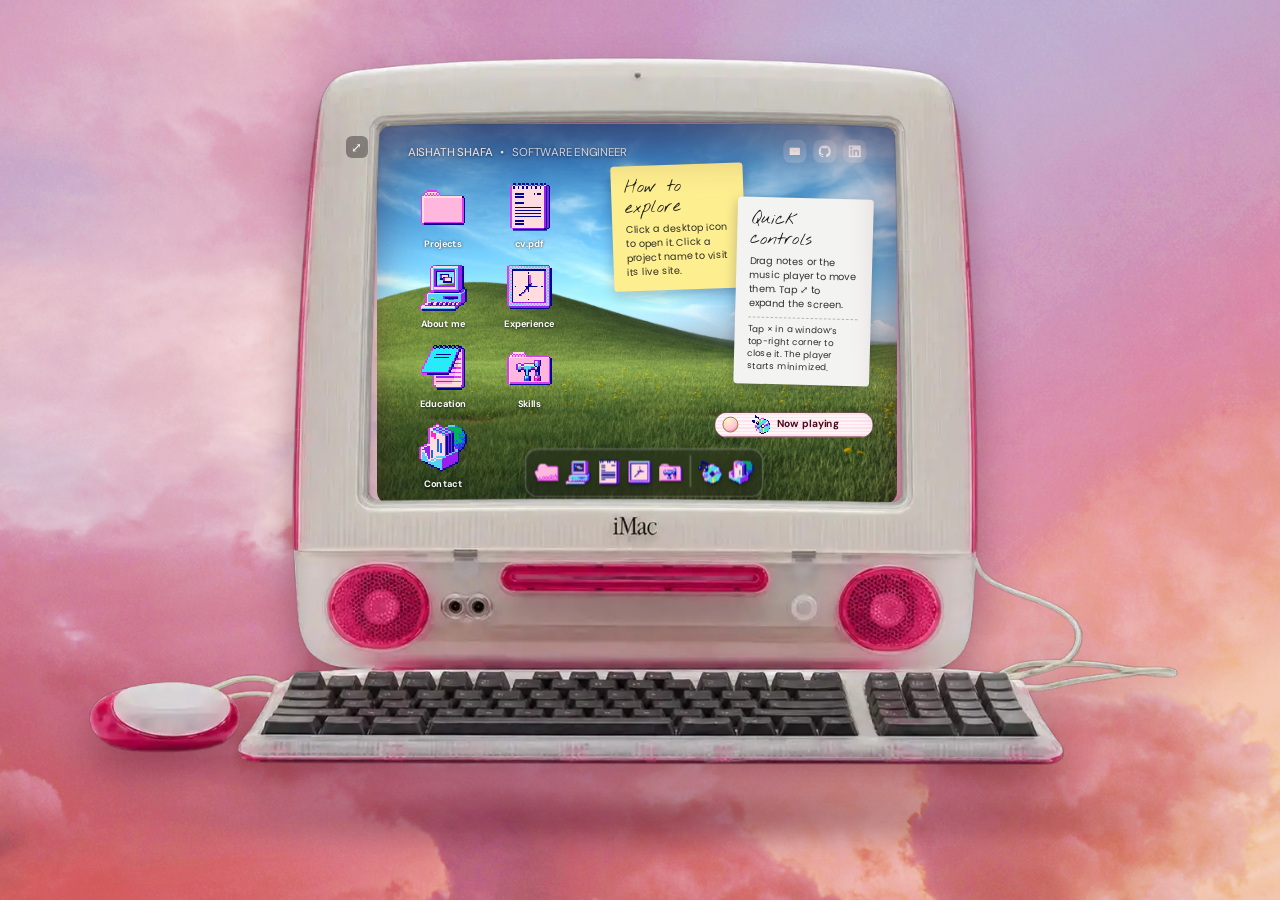
==== index.html @ f68d8583 "Prepare for GitHub Pages deployment" ====
<!DOCTYPE html>
<!-- Portfolio page for Aishath Shafa, styled as a tiny iMac running a playful desktop OS -->
<!-- Feature content lives in separate HTML pages; shared and feature-specific styles load from styles/. -->
<html lang="en">

<head>
  <!-- Character encoding for all text on the page -->
  <meta charset="utf-8">

  <!-- Responsive viewport, viewport-fit cover lets the page draw behind phone system bars -->
  <meta name="viewport" content="width=device-width, initial-scale=1, viewport-fit=cover">

  <title>Aishath Shafa</title>
  <link rel="icon" type="image/svg+xml" href="./assets/favicon.svg">

  <!-- Sticky note fonts: Nothing You Could Do (titles) and Poppins (body) -->
  <link rel="preconnect" href="https://fonts.googleapis.com">
  <link rel="preconnect" href="https://fonts.gstatic.com" crossorigin>
  <link href="https://fonts.googleapis.com/css2?family=Nothing+You+Could+Do&family=Poppins:ital,wght@0,100;0,200;0,300;0,400;0,500;0,600;0,700;0,800;0,900;1,100;1,200;1,300;1,400;1,500;1,600;1,700;1,800;1,900&display=swap" rel="stylesheet">

  <!-- Google Fonts: Abril Fatface (heading fallback) and DM Sans (body text) -->
  <link
    href="https://fonts.googleapis.com/css2?family=Abril+Fatface&family=DM+Sans:wght@400;500;700&family=VT323&display=swap"
    rel="stylesheet"
  >

  <link rel="stylesheet" href="./styles.css">
  <link rel="stylesheet" href="./styles/loading-screen.css">
</head>

<body>
  <iframe class="loading-screen" id="loading-screen" src="./loading-screen.html" title="Loading portfolio" tabindex="-1"></iframe>

  <!-- Page greeting 
  <h1>Hi, I’m Shafa!</h1>-->

  <!-- iMac wrapper, the screen sits inside and the iMac artwork is drawn on top -->
  <div class="imac">

    <!-- Screen area that clips the virtual OS -->
    <div class="scr" id="scr">

      <!-- Virtual OS root, JavaScript scales it to fit the screen -->
      <div class="os" id="os">

        <!-- Decorative clouds at the bottom of the desktop -->
        <div class="cl" style="left:250px; bottom:-460px; width:560px; height:150px"></div>
        <div class="cl" style="left:210px; bottom:-380px; width:920px; height:130px"></div>
        <div class="cl" style="left:330px; bottom:-330px; width:790px; height:120px; opacity:.7"></div>

        <!-- Menu bar with the name on the left and social links on the right -->
        <div class="bar">
          <!-- Keep these inline elements on one line so no stray spaces appear -->
          <div class="t"><b>AISHATH SHAFA</b><i>•</i><span>SOFTWARE ENGINEER</span></div>

          <div class="so">
            <!-- Email link that opens the visitor's mail app -->
            <a href="mailto:aishathshafaofficial@gmail.com" aria-label="Email">
              <svg viewBox="0 0 24 24">
                <path d="M3 5h18a1 1 0 011 1v12a1 1 0 01-1 1H3a1 1 0 01-1-1V6a1 1 0 011-1zm9 7.2L4.5 7v.2L12 13l7.5-5.8V7z"/>
              </svg>
            </a>
            <!-- GitHub profile, opens in a new tab -->
            <a href="https://github.com/AishShafa" target="_blank" rel="noopener noreferrer" aria-label="GitHub" title="GitHub">
              <svg viewBox="0 0 24 24">
                <path d="M12 .297c-6.63 0-12 5.373-12 12 0 5.303 3.438 9.8 8.205 11.385.6.113.82-.258.82-.577 0-.285-.01-1.04-.015-2.04-3.338.724-4.042-1.61-4.042-1.61C4.422 18.07 3.633 17.7 3.633 17.7c-1.087-.744.084-.729.084-.729 1.205.084 1.838 1.236 1.838 1.236 1.07 1.835 2.809 1.305 3.495.998.108-.776.417-1.305.76-1.605-2.665-.3-5.466-1.332-5.466-5.93 0-1.31.465-2.38 1.235-3.22-.135-.303-.54-1.523.105-3.176 0 0 1.005-.322 3.3 1.23.96-.267 1.98-.399 3-.405 1.02.006 2.04.138 3 .405 2.28-1.552 3.285-1.23 3.285-1.23.645 1.653.24 2.873.12 3.176.765.84 1.23 1.91 1.23 3.22 0 4.61-2.805 5.625-5.475 5.92.42.36.81 1.096.81 2.22 0 1.606-.015 2.896-.015 3.286 0 .315.21.69.825.57C20.565 22.092 24 17.592 24 12.297c0-6.627-5.373-12-12-12"/>
              </svg>
            </a>
            <!-- LinkedIn profile, opens in a new tab -->
            <a href="https://www.linkedin.com/in/aishathshafa/" target="_blank" rel="noopener noreferrer" aria-label="LinkedIn" title="LinkedIn">
              <svg viewBox="0 0 24 24">
                <path d="M20.447 20.452h-3.554v-5.569c0-1.328-.027-3.037-1.852-3.037-1.853 0-2.136 1.445-2.136 2.939v5.667H9.351V9h3.414v1.561h.046c.477-.9 1.637-1.85 3.37-1.85 3.601 0 4.267 2.37 4.267 5.455v6.286zM5.337 7.433c-1.144 0-2.063-.926-2.063-2.065 0-1.138.92-2.063 2.063-2.063 1.14 0 2.064.925 2.064 2.063 0 1.139-.925 2.065-2.064 2.065zm1.782 13.019H3.555V9h3.564v11.452zM22.225 0H1.771C.792 0 0 .774 0 1.729v20.542C0 23.227.792 24 1.771 24h20.451C23.2 24 24 23.227 24 22.271V1.729C24 .774 23.2 0 22.222 0h.003z"/>
              </svg>
            </a>
          </div>
        </div>

        <!-- Navigation instructions, draggable -->
        <section class="note n1">
          <h2>How to explore</h2>
          <p>Click a desktop icon to open it. Click a project name to visit its live site.</p>
        </section>

        <!-- Quick controls, draggable -->
        <section class="note n2">
          <h2>Quick controls</h2>
          <p>Drag notes or the music player to move them. Tap ⤢ to expand the screen.</p>
          <p class="note-hint">Tap × in a window’s top-right corner to close it. The player starts minimized.</p>
        </section>

        <!-- Desktop icon that opens the Projects window -->
        <div class="ic" tabindex="0" role="button" data-w="projects" style="left:12px; top:64px">
          <div class="th">
            <div class="f">
              <img
                src="./assets/icons/folder-closed.png"
                alt=""
              >
            </div>
          </div>
          <div class="nm">Projects</div>
          <div class="mt">3 projects</div>
        </div>

        <!-- Desktop icon that downloads the CV -->
        <div class="ic" tabindex="0" role="button" data-w="resume" style="left:110px; top:64px">
          <div class="pdf">
            <div class="tg"></div>
            <u></u>
            <u style="width:70%"></u>
            <u></u>
            <u style="width:50%"></u>
          </div>
          <div class="nm">cv.pdf</div>
        </div>

        <!-- Desktop icon that opens the About window -->
        <div class="ic" tabindex="0" role="button" data-w="about" style="left:12px; top:155px">
          <div class="th">
            <div class="f">
              <img
                src="./assets/icons/folder-closed.png"
                alt=""
                style="object-position:50% 20%"
              >
            </div>
          </div>
          <div class="nm">About me</div>
          <div class="mt">Say hello</div>
        </div>

        <!-- Desktop icon that opens the Experience window -->
        <div class="ic" tabindex="0" role="button" data-w="experience" style="left:110px; top:155px">
          <div class="th">
            <div class="f g1"><span class="em">💼</span></div>
          </div>
          <div class="nm">Experience</div>
          <div class="mt">3 items</div>
        </div>

        <!-- Desktop icon that opens the Education window -->
        <div class="ic" tabindex="0" role="button" data-w="education" style="left:12px; top:246px">
          <div class="th">
            <div class="f g3"><span class="em">🎓</span></div>
          </div>
          <div class="nm">Education</div>
          <div class="mt">1 item</div>
        </div>

        <!-- Desktop icon that opens the Skills window -->
        <div class="ic" tabindex="0" role="button" data-w="skills" style="left:110px; top:246px">
          <div class="th">
            <div class="f g2"><span class="em">⌨️</span></div>
          </div>
          <div class="nm">Skills</div>
          <div class="mt">6 groups</div>
        </div>

        <!-- Desktop icon that opens the Contact window -->
        <div class="ic" tabindex="0" role="button" data-w="contact" style="left:12px; top:337px">
          <div class="th">
            <div class="f g5"><span class="em">✉️</span></div>
          </div>
          <div class="nm">Contact</div>
          <div class="mt">Let’s work together</div>
        </div>

        <!-- Pop up windows, each id matches the data-w value of a desktop icon -->

        <!-- Projects window -->
        <div class="win" id="w-projects" role="dialog" aria-label="Projects">
          <div class="wh">
            <button data-x aria-label="Close"></button>
            Projects
          </div>
          <div class="wc feature-host"><iframe class="feature-frame" src="./projects.html?embed=1" title="Projects" loading="lazy"></iframe></div>
        </div>

        <!-- Work experience window -->
        <div class="win" id="w-experience" role="dialog" aria-label="Work experience">
          <div class="wh">
            <button data-x aria-label="Close"></button>
            Work experience
          </div>
          <div class="wc feature-host"><iframe class="feature-frame" src="./experience.html?embed=1" title="Work experience" loading="lazy"></iframe></div>
        </div>

        <!-- Higher education window -->
        <div class="win" id="w-education" role="dialog" aria-label="Higher education">
          <div class="wh">
            <button data-x aria-label="Close"></button>
            Higher education
          </div>
          <div class="wc feature-host"><iframe class="feature-frame" src="./education.html?embed=1" title="Higher education" loading="lazy"></iframe></div>
        </div>
        <!-- Professional skills window -->
        <div class="win" id="w-skills" role="dialog" aria-label="Professional skills">
          <div class="wh">
            <button data-x aria-label="Close"></button>
            Professional skills
          </div>
          <div class="wc feature-host"><iframe class="feature-frame" src="./skills.html?embed=1" title="Professional skills" loading="lazy"></iframe></div>
        </div>

        <!-- About me window -->
        <div class="win" id="w-about" role="dialog" aria-label="About me">
          <div class="wh">
            <button data-x aria-label="Close"></button>
            About me
          </div>
          <div class="wc feature-host"><iframe class="feature-frame" src="./about.html?embed=1" title="About me" loading="lazy"></iframe></div>
        </div>

        <!-- Contact window -->
        <div class="win" id="w-contact" role="dialog" aria-label="Contact">
          <div class="wh">
            <button data-x aria-label="Close"></button>
            Let’s work together
          </div>
          <div class="wc feature-host"><iframe class="feature-frame" src="./contact.html?embed=1" title="Contact" loading="lazy"></iframe></div>
        </div>

        <div class="download-scrim" id="download-scrim" aria-hidden="true"></div>
        <div
          class="download-notice"
          id="download-notice"
          role="alertdialog"
          aria-modal="true"
          aria-labelledby="download-title"
          aria-describedby="download-message"
        >
          <h2 id="download-title">CV downloaded</h2>
          <p id="download-message">Your CV was saved as <strong>cv.pdf</strong>.</p>
          <button class="btn" id="download-ok" type="button">Got it</button>
        </div>

        <!-- macOS-style launch dock using the supplied pixel-art asset set -->
        <nav class="mac-dock" aria-label="App dock">
          <div class="dock-shelf" id="mac-dock">
            <button class="dock-item" type="button" data-dock-window="projects" aria-label="Open Projects">
              <span class="dock-tooltip">Projects</span>
              <img src="./assets/icons/folder-open.png" alt="" draggable="false">
              <span class="dock-indicator" aria-hidden="true"></span>
            </button>
            <button class="dock-item" type="button" data-dock-window="about" aria-label="Open About">
              <span class="dock-tooltip">About</span>
              <img src="./assets/icons/this-computer.png" alt="" draggable="false">
              <span class="dock-indicator" aria-hidden="true"></span>
            </button>
            <button class="dock-item" type="button" data-dock-action="resume" aria-label="Download CV">
              <span class="dock-tooltip">CV</span>
              <img src="./assets/icons/text-file.png" alt="" draggable="false">
              <span class="dock-indicator" aria-hidden="true"></span>
            </button>
            <button class="dock-item" type="button" data-dock-window="experience" aria-label="Open Experience">
              <span class="dock-tooltip">Experience</span>
              <img src="./assets/icons/clock.png" alt="" draggable="false">
              <span class="dock-indicator" aria-hidden="true"></span>
            </button>
            <button class="dock-item" type="button" data-dock-window="skills" aria-label="Open Skills">
              <span class="dock-tooltip">Skills</span>
              <img src="./assets/icons/tools.png" alt="" draggable="false">
              <span class="dock-indicator" aria-hidden="true"></span>
            </button>
            <span class="dock-divider" aria-hidden="true"></span>
            <button class="dock-item" type="button" data-dock-action="music" aria-label="Toggle music player">
              <span class="dock-tooltip">Music</span>
              <img src="./assets/icons/music.png" alt="" draggable="false">
              <span class="dock-indicator" aria-hidden="true"></span>
            </button>
            <button class="dock-item" type="button" data-dock-window="contact" aria-label="Open Contact">
              <span class="dock-tooltip">Contact</span>
              <img src="./assets/icons/mail.png" alt="" draggable="false">
              <span class="dock-indicator" aria-hidden="true"></span>
            </button>
          </div>
        </nav>
      </div>

    </div>

    <!-- Expand control stays outside the screen and OS content. -->
    <button class="fs" id="fs" aria-label="Expand screen to full size" title="Full screen">⤢</button>

    <!-- iMac artwork drawn over the screen, the screen shows through its glass area -->
    <img
      src="./assets/imac-current.webp"
      alt=""
    >
  </div>

  <!-- Draggable, minimisable music player is hosted in music-player.html. -->
  <iframe class="mp music-frame" id="mp" src="./music-player.html" title="Music player" loading="eager" allow="autoplay"></iframe>

  <script src="./script.js" defer></script>
</body>

</html>
---- styles.css ----
/* ---------- Fonts ---------- */


    /* ---------- Theme variables and page safe areas ---------- */

    /* Light theme colours, plus padding that keeps content clear of phone notches */
    :root {
      /* Main text colour */
      --ink: #4a0a1c;
      /* Primary accent, used for buttons and links */
      --ruby: #9b1534;
      /* Bright accent, used for hover states and the music bars */
      --hot: #e84a7f;
      /* Soft off-white */
      --cream: #fff6f3;
      /* Page background gradient (pink to lilac) */
      --skyb: linear-gradient(180deg, #ffc2e2, #f7a6cf 50%, #d9b8ff);
      /* Heading colour */
      --h1: #9b1534;

      box-sizing: border-box;
      padding-top: env(safe-area-inset-top, 0px);
      padding-bottom: env(safe-area-inset-bottom, 0px);
    }

    /* Dark theme, applied automatically unless the user forced the light theme */
    @media (prefers-color-scheme: dark) {
      :root:not([data-theme="light"]) {
        --skyb: linear-gradient(180deg, #5a1236, #8a1d52 50%, #4b2a7a);
        --h1: #ffd6e4;
        --ink: #ffd6e4;
        color-scheme: dark;
      }
    }

    /* Dark theme, applied when forced through the data-theme attribute */
    :root[data-theme="dark"] {
      --skyb: linear-gradient(180deg, #5a1236, #8a1d52 50%, #4b2a7a);
      --h1: #ffd6e4;
      --ink: #ffd6e4;
      color-scheme: dark;
    }

    /* ---------- Base page styles ---------- */

    /* Make every element size itself including padding and border */
    *,
    *::before,
    *::after {
      box-sizing: inherit;
    }

    /* Keep anchor jumps clear of the top safe area */
    html {
      scroll-padding-top: env(safe-area-inset-top, 0px);
    }

    /* Full height column layout, centred, with the themed gradient background */
    body {
      margin: 0;
      min-height: 100dvh;
      background: var(--skyb);
      background-attachment: fixed;
      color: var(--ink);
      font-family: "DM Sans", system-ui, sans-serif;
      display: flex;
      flex-direction: column;
      align-items: center;
      padding: 8px 4px 14px;
    }

    


    /* ---------- iMac frame and screen ---------- */

    /* Fit the full monitor into the available viewport while preserving its aspect ratio */
    .imac {
      --w: min(100%, calc((100dvh - 16px) * 1.48), 1800px);
      position: relative;
      width: var(--w);
      min-width: 0;
    }

    /* Soft ground shadow under the iMac */
    .imac::before {
      content: "";
      position: absolute;
      left: 6%;
      right: 6%;
      bottom: -2%;
      height: 9%;
      background: radial-gradient(closest-side, rgba(74, 10, 28, 0.5), transparent);
      filter: blur(10px);
    }

    /* iMac artwork, sits above the screen and lets clicks pass through */
    .imac > img {
      position: relative;
      z-index: 2;
      display: block;
      width: 100%;
      pointer-events: none;
      filter: drop-shadow(0 22px 22px rgba(74, 10, 28, 0.4));
    }

    /* Screen area, positioned to line up with the glass of the iMac artwork */
    .scr {
      position: absolute;
      z-index: 1;
      left: 29.3%;
      top: 14%;
      width: 40.9%;
      height: 45.6%;
      overflow: hidden;
      border-radius: 2% / 3%;
      background: #1565c0;
    }

    /* Full screen mode, the screen covers the whole browser window */
    .scr.full {
      position: fixed;
      inset: 0;
      left: 0;
      top: 0;
      width: 100vw;
      height: 100dvh;
      border-radius: 0;
      z-index: 200;
    }

    /* Small expand and collapse button in the screen corner */
    .fs {
      position: absolute;
      z-index: 60;
      right: 4px;
      bottom: 4px;
      width: 22px;
      height: 22px;
      border: 0;
      border-radius: 6px;
      background: rgba(0, 0, 0, 0.35);
      color: #fff;
      font-size: 13px;
      cursor: pointer;
      line-height: 1;
      padding: 0;
    }

    /* Full screen button hover and keyboard focus state */
    .fs:focus-visible,
    .fs:hover {
      background: rgba(0, 0, 0, 0.6);
    }

    .fs:focus-visible {
      outline: 2px solid #fff;
      outline-offset: 2px;
    }

    /* ---------- Virtual OS (design size 560x430, scaled by JavaScript) ---------- */

    /* Blurred white cloud blobs drawn at the bottom of the desktop */
    .cl {
      position:fixed;
      border-radius: 50%;
      background: #fff;
      filter: blur(14px);
      opacity: 0.9;
      pointer-events: none;
    }

    /* Fixed design canvas used by the OS scaling script */
    .os {
      position: absolute;
      top: 0;
      left: 0;
      width: 560px;
      height: 430px;
      transform-origin: top left;
      cursor: var(--portfolio-cursor, url("./assets/cursor-small.png") 1 1, auto);
    }

    /* ---------- OS menu bar ---------- */

    /* Top bar holding the name on the left and social icons on the right */
    .bar {
      position: absolute;
      top: 0;
      left: 0;
      right: 0;
      display: flex;
      justify-content: space-between;
      align-items: center;
      padding: 18px 20px;
      z-index: 5;
    }

    /* Menu bar title text */
    .bar .t {
      font-size: 13px;
      white-space: nowrap;
      color: #fff;
      text-shadow: 0 1px 3px rgba(0, 0, 0, 0.55);
    }

    /* Menu bar name, medium weight */
    .bar .t b {
      font-weight: 500;
    }

    /* Menu bar bullet separator */
    .bar .t i {
      font-style: normal;
      margin: 0 8px;
    }

    /* Menu bar job title, slightly dimmed */
    .bar .t span {
      color: #eaf4ff;
    }

    /* Group of social icons in the menu bar */
    .so {
      display: flex;
      gap: 8px;
    }

    /* Single rounded social icon in the menu bar */
    .so a {
      width: 26px;
      height: 26px;
      border-radius: 8px;
      background: rgba(255, 255, 255, 0.2);
      display: grid;
      place-items: center;
      color: #fff;
    }

    /* Menu bar icon hover state */
    .so a:hover {
      background: rgba(255, 2, 116, 0.38);
    }

    .so a:focus-visible {
      outline: 2px solid #fff;
      outline-offset: 2px;
    }

    /* Menu bar icon artwork */
    .so svg {
      width: 14px;
      height: 14px;
      fill: currentColor;
    }

    /* ---------- Desktop icons ---------- */

    /* Draggable desktop icon */
    .ic {
      position: absolute;
      width: 96px;
      text-align: center;
      cursor: grab;
      touch-action: none;
      z-index: 2;
      outline: none;
    }

    /* Icon while it is being dragged, lifted above the others */
    .ic.d {
      cursor: grabbing;
      z-index: 40;
    }

    /* Visible focus ring for keyboard users */
    .ic:focus-visible .th {
      outline: 2px solid #fff;
      outline-offset: 3px;
    }

    /* Icon thumbnail box */
    .th {
      width: 60px;
      height: 60px;
      margin: 0 auto 5px;
      position: relative;
      border-radius: 14px;
    }

    /* Tilted translucent sheet behind the thumbnail, gives a stacked folder look */
    .th::before {
      content: "";
      position: absolute;
      inset: 4px -5px -4px 5px;
      border-radius: 14px;
      background: rgba(255, 255, 255, 0.45);
      transform: rotate(2deg);
    }

    /* Thumbnail face that holds an image or an emoji */
    .th .f {
      position: absolute;
      inset: 0;
      border-radius: 14px;
      overflow: hidden;
      background: #fff;
      box-shadow: 0 5px 14px rgba(0, 0, 40, 0.28);
    }

    /* Thumbnail image fills the face */
    .f img {
      width: 100%;
      height: 100%;
      object-fit: cover;
      display: block;
    }

    /* Icon name label */
    .nm {
      font-weight: 700;
      font-size: 10.5px;
      color: #fff;
      text-shadow: 0 1px 3px rgba(0, 0, 0, 0.75);
    }

    /* Icon caption under the name */
    .mt {
      font-size: 9px;
      color: #f0f6ff;
      margin-top: 1px;
      text-shadow: 0 1px 3px rgba(0, 0, 0, 0.8);
    }

    /* Gradient presets for emoji thumbnails, pink */
    .g1 {
      background: linear-gradient(135deg, #9b1534, #e84a7f);
    }

    /* Gradient preset, slate */
    .g2 {
      background: linear-gradient(135deg, #1e293b, #475569);
    }

    /* Gradient preset, pink to lilac */
    .g3 {
      background: linear-gradient(135deg, #f6b2c6, #d9b8ff);
    }

    /* Gradient preset, green (currently unused) */
    .g4 {
      background: linear-gradient(135deg, #16a34a, #a3e635);
    }

    /* Gradient preset, amber */
    .g5 {
      background: linear-gradient(135deg, #f59e0b, #fde68a);
    }

    /* Centred emoji inside a thumbnail */
    .f .em {
      position: absolute;
      inset: 0;
      display: grid;
      place-items: center;
      font-size: 26px;
    }

    /* Paper sheet used as the resume icon */
    .pdf {
      width: 54px;
      height: 60px;
      margin: 0 auto 5px;
      background: #fff;
      border-radius: 10px;
      box-shadow: 0 5px 14px rgba(0, 0, 40, 0.25);
      padding: 7px 5px;
    }

    /* Small red tag in the corner of the resume icon */
    .pdf .tg {
      width: 7px;
      height: 8px;
      border: 1.3px solid #d33;
      border-radius: 2px;
      margin-bottom: 6px;
    }

    /* Grey text line on the resume icon */
    .pdf u {
      display: block;
      height: 1.5px;
      background: #d9dde3;
      margin-bottom: 4px;
    }

    /* ---------- Sticky notes ---------- */

    /* Draggable sticky note */
    .note {
      position: absolute;
      color: #1a1a1a;
      padding: 13px 15px;
      box-shadow: 0 5px 14px rgba(0, 0, 40, 0.25);
      border-radius: 4px;
      cursor: url("./assets/cursor-original.webp") 14 4, grab;
      touch-action: none;
      z-index: 2;
    }

    /* Sticky note title, Nothing You Could Do */
    .note h2 {
      margin: 0 0 6px;
      font: 400 20px / 1.15 "Nothing You Could Do", cursive;
    }

    /* Sticky note body text, Poppins */
    .note p {
      margin: 0;
      font: 400 11px / 1.45 "Poppins", system-ui, sans-serif;
      opacity: 0.9;
    }

    .note p + p {
      margin-top: 6px;
    }

    .note .note-hint {
      margin-top: 7px;
      padding-top: 6px;
      border-top: 1px dashed rgba(26, 26, 26, 0.35);
      font-size: 10px;
      line-height: 1.4;
    }

    /* First note, yellow and tilted left */
    .n1 {
      left: 392px;
      top: 70px;
      width: 150px;
      background: #fdee8f;
      transform: rotate(-2deg);
    }

    /* Second note, white and tilted right */
    .n2 {
      left: 388px;
      top: 204px;
      width: 154px;
      background: #f3f3f1;
      transform: rotate(1.5deg);
    }

    /* ---------- Music player ---------- */

    /* Player widget sits between the folders and sticky-note column */
    .pl {
      position: absolute;
      left: 218px;
      bottom: 8px;
      width: 164px;
      background: #2b2b2d;
      color: #fff;
      border-radius: 9px;
      overflow: hidden;
      z-index: 6;
      box-shadow: 0 6px 18px rgba(0, 0, 0, 0.4);
    }

    /* Player header row with the title and minimise button */
    .pl .h {
      display: flex;
      justify-content: space-between;
      align-items: center;
      padding: 7px 10px;
      font-size: 10px;
      font-weight: 700;
    }

    /* Minimise button in the player header */
    .pl .h button {
      background: none;
      border: 0;
      color: #fff;
      font-size: 13px;
      cursor: pointer;
      line-height: 1;
      padding: 0 2px;
    }

    /* Player body that holds the track info, visualiser and controls */
    .pl .b {
      background: #161618;
      padding: 9px 10px;
    }

    /* Current track title */
    .pl .tt {
      font-size: 12px;
      font-weight: 700;
    }

    /* Track number label */
    .pl .tn {
      font-size: 9.5px;
      color: #a9a9ad;
      margin: 2px 0 6px;
    }

    /* Audio visualiser, a row of equaliser bars */
    .br {
      display: flex;
      align-items: flex-end;
      gap: 2px;
      height: 22px;
      margin-bottom: 8px;
    }

    /* Single equaliser bar, JavaScript changes its height */
    .br i {
      flex: 1;
      background: #e84a7f;
      border-radius: 1px;
      height: 8%;
    }

    /* Row of transport buttons */
    .ct {
      display: flex;
      gap: 8px;
      align-items: center;
      justify-content: center;
    }

    /* Round transport button */
    .ct button {
      width: 26px;
      height: 26px;
      border-radius: 50%;
      border: 0;
      background: #3a3a3d;
      display: grid;
      place-items: center;
      cursor: pointer;
      padding: 0;
    }

    /* Larger white play and pause button */
    .ct button.go {
      background: #fff;
      width: 32px;
      height: 32px;
    }

    /* Transport button artwork */
    .ct svg {
      width: 12px;
      height: 12px;
      fill: #fff;
    }

    /* Play and pause artwork is black on the white button */
    .ct .go svg {
      fill: #000;
    }

    /* Minimised player hides everything except the header */
    .pl.m .b {
      display: none;
    }

    /* ---------- Pop up windows ---------- */

    /* Window shell, centred on the screen and hidden until opened */
    .win {
      position: absolute;
      left: 50%;
      top: 50%;
      width: min(470px, 92%);
      max-height: 330px;
      transform: translate(-50%, -48%);
      background: rgba(252, 250, 252, 0.97);
      color: #2a1020;
      border-radius: 10px;
      box-shadow: 0 14px 40px rgba(0, 0, 0, 0.4);
      z-index: 50;
      display: none;
      flex-direction: column;
      overflow: hidden;
      user-select: text;
    }

    /* Open window state, added by JavaScript */
    .win.o {
      display: flex;
    }

    .download-scrim {
      position: absolute;
      inset: 0;
      display: none;
      background: rgba(12, 16, 45, 0.42);
      z-index: 70;
    }

    .download-scrim.o {
      display: block;
    }

    .download-notice {
      position: absolute;
      left: 50%;
      top: 50%;
      width: min(320px, calc(100% - 28px));
      display: none;
      flex-direction: column;
      align-items: flex-start;
      padding: 18px 20px;
      transform: translate(-50%, -50%);
      color: #2a1020;
      background: #fffafd;
      border: 1px solid #ecd3de;
      border-radius: 12px;
      box-shadow: 0 14px 40px rgba(0, 0, 0, 0.35);
      z-index: 80;
    }

    .download-notice.o {
      display: flex;
    }

    .download-notice h2 {
      margin: 0;
      font-size: 16px;
    }

    .download-notice p {
      margin: 5px 0 0;
      font-size: 12px;
    }

    .download-notice .btn {
      margin-top: 12px;
    }

    /* Window title bar */
    .wh {
      display: flex;
      align-items: center;
      gap: 7px;
      padding: 8px 11px;
      background: #efe6ec;
      font-weight: 700;
      font-size: 12px;
      flex: none;
    }

    /* Red close dot in the title bar */
    .wh button {
      width: 11px;
      height: 11px;
      border-radius: 50%;
      border: 0;
      background: #ff5f57;
      cursor: pointer;
      padding: 0;
    }

    /* Close dot keyboard focus ring */
    .wh button:focus-visible {
      outline: 2px solid #1976d2;
    }

    /* Scrollable window content area */
    .wc {
      padding: 14px;
      overflow: auto;
      font-size: 12px;
      line-height: 1.55;
    }

    /* Window content heading */
    .wc h3 {
      margin: 0;
      font: 700 14px / 1.25 "DM Sans", sans-serif;
    }

    /* Window content subheading */
    .wc h4 {
      margin: 2px 0 6px;
      font-size: 11px;
      font-weight: 500;
      color: #7a4a5c;
    }

    /* Bullet list inside a window */
    .wc ul {
      margin: 6px 0 0;
      padding-left: 16px;
    }

    /* Bullet list item spacing */
    .wc li {
      margin-bottom: 4px;
    }

    /* ---------- Window content components ---------- */

    /* White content card */
    .card {
      border: 1px solid #ecd3de;
      border-radius: 8px;
      padding: 11px;
      margin-bottom: 10px;
      background: #fff;
    }

    /* No extra gap under the final card */
    .card:last-child {
      margin-bottom: 0;
    }

    /* Call to action button */
    .btn {
      display: inline-block;
      background: #9b1534;
      color: #fff;
      border: 0;
      border-radius: 8px;
      padding: 7px 14px;
      font: 700 12px "DM Sans", sans-serif;
      text-decoration: none;
      cursor: pointer;
      margin-top: 8px;
    }

    /* Call to action hover and keyboard focus state */
    .btn:hover,
    .btn:focus-visible {
      background: #e84a7f;
    }

    .btn:focus-visible {
      outline: 2px solid #1976d2;
      outline-offset: 2px;
    }

    /* ---------- Contact form ---------- */

    /* Form field label */
    form label {
      display: block;
      font-weight: 700;
      font-size: 11px;
      margin-bottom: 8px;
    }

    /* Text input and message box */
    form input,
    form textarea {
      display: block;
      width: 100%;
      margin-top: 3px;
      padding: 7px 9px;
      border: 1px solid #d9b8c7;
      border-radius: 7px;
      font: inherit;
    }

    /* Message box minimum height, resizable vertically only */
    form textarea {
      min-height: 70px;
      resize: vertical;
    }

    /* ---------- Accessibility ---------- */

    /* Frosted macOS-style dock, built from the portfolio's supplied pixel icons. */
    .mac-dock {
      position: absolute;
      z-index: 26;
      left: 0;
      right: 0;
      bottom: 7px;
      display: flex;
      justify-content: center;
      pointer-events: none;
      transform: translateX(8px);
    }

    .dock-shelf {
      display: flex;
      align-items: flex-end;
      gap: 3px;
      max-width: calc(100% - 20px);
      padding: 5px 8px 6px;
      border: 1px solid rgba(255, 255, 255, .34);
      border-radius: 14px;
      background: rgba(28, 22, 34, .36);
      box-shadow: inset 0 1px 0 rgba(255, 255, 255, .18), 0 5px 18px rgba(0, 0, 0, .26);
      -webkit-backdrop-filter: blur(12px) saturate(1.35);
      backdrop-filter: blur(12px) saturate(1.35);
      pointer-events: auto;
    }

    .dock-item {
      position: relative;
      display: grid;
      flex: 0 1 32px;
      place-items: center;
      width: 32px;
      height: 42px;
      border: 0;
      border-radius: 8px;
      padding: 0;
      background: transparent;
      transform-origin: center bottom;
      transition: transform .16s cubic-bezier(.2, .8, .2, 1), filter .16s ease;
      -webkit-tap-highlight-color: transparent;
    }

    .dock-item img {
      display: block;
      width: 28px;
      height: 28px;
      object-fit: contain;
      image-rendering: pixelated;
      filter: drop-shadow(0 2px 2px rgba(0, 0, 0, .28));
      user-select: none;
      pointer-events: none;
    }

    .dock-item:focus-visible {
      outline: 2px solid rgba(255, 255, 255, .9);
      outline-offset: 2px;
    }

    .dock-tooltip {
      position: absolute;
      left: 50%;
      bottom: calc(100% + 8px);
      z-index: 2;
      padding: 4px 8px;
      border: 1px solid rgba(255, 255, 255, .35);
      border-radius: 6px;
      background: rgba(35, 25, 39, .78);
      color: #fff;
      font: 600 9px/1.2 "DM Sans", system-ui, sans-serif;
      white-space: nowrap;
      opacity: 0;
      visibility: hidden;
      transform: translate(-50%, 4px);
      transition: opacity .12s ease, transform .12s ease, visibility .12s;
      pointer-events: none;
      -webkit-backdrop-filter: blur(8px);
      backdrop-filter: blur(8px);
    }

    .dock-item:hover .dock-tooltip,
    .dock-item:focus-visible .dock-tooltip {
      opacity: 1;
      visibility: visible;
      transform: translate(-50%, 0);
    }

    .dock-indicator {
      position: absolute;
      left: 50%;
      bottom: 0;
      width: 4px;
      height: 4px;
      border-radius: 50%;
      background: #fff;
      box-shadow: 0 0 4px rgba(255, 255, 255, .75);
      opacity: 0;
      transform: translateX(-50%);
      transition: opacity .15s ease;
      pointer-events: none;
    }

    .dock-item.is-open .dock-indicator {
      opacity: 1;
    }

    /* Keep only the icon names; remove the secondary desktop shortcut captions. */
    .ic .mt {
      display: none !important;
    }

    /* Keep fullscreen shortcuts legible while preserving their aspect ratio. */
    .scr.full .ic .th {
      width: 44px;
      height: 44px;
    }

    .scr.full .ic .nm {
      font-size: 10.5px;
      line-height: 1.2;
    }

    .dock-divider {
      align-self: stretch;
      flex: 0 0 1px;
      width: 1px;
      margin: 2px 3px 4px;
      background: rgba(255, 255, 255, .42);
    }

    .dock-item.bouncing img {
      animation: dock-bounce .42s cubic-bezier(.28, .84, .42, 1);
    }

    @keyframes dock-bounce {
      0%, 100% { transform: translateY(0); }
      38% { transform: translateY(-13px); }
      66% { transform: translateY(1px); }
    }

    @media (max-width: 420px) {
      .dock-shelf { gap: 2px; padding-inline: 5px; }
      .dock-item { flex-basis: 30px; width: 30px; }
      .dock-item img { width: 26px; height: 26px; }
    }

    @media (max-width: 1024px) {
      .fs {
        right: max(10px, env(safe-area-inset-right));
        bottom: max(10px, env(safe-area-inset-bottom));
        width: 44px;
        height: 44px;
        font-size: 22px;
      }
    }
  
    :root {
      --ink: #4a0a1c;
      --ruby: #9b1534;
      --hot: #e84a7f;
      --blush: #fbd5e0;
      --cream: #fff6f3;
      --gel: linear-gradient(#ff9ec0, #e84a7f 48%, #c92a62 52%, #e8598c);
      --body: "DM Sans", system-ui, sans-serif;
    }
    body {
      background-color: #e9a7c5;
      background-image: url("./assets/pink-sky.jpg");
      background-position: center center;
      background-repeat: no-repeat;
      background-size: cover;
      background-attachment: fixed;
    }
    .ic { transition: transform .18s ease, filter .18s ease; }
    .ic:hover { transform: translateY(-3px); }
    .ic:active { transform: translateY(1px); }
    .ic .th {
      border: 1px solid #9b1534;
      background: linear-gradient(145deg, #fff, #fbd5e8 48%, #ef8db5);
      box-shadow: inset 0 1px 0 rgba(255,255,255,.95), 0 5px 0 -2px #c9569a,
        0 10px 17px rgba(74,10,28,.35);
      transition: transform .18s ease, box-shadow .18s ease;
    }
    .ic .th::before {
      inset: 4px -4px -4px 4px;
      border: 1px solid rgba(255,255,255,.9);
      background: linear-gradient(145deg, rgba(255,255,255,.6), rgba(239,141,181,.6));
    }
    .ic .th .f {
      inset: 3px;
      border: 1px solid rgba(255,255,255,.95);
      border-radius: 11px;
      background: linear-gradient(145deg, #fff, #fff0f5);
      box-shadow: inset 0 1px 0 #fff, 0 2px 6px rgba(74,10,28,.22);
    }
    .ic:hover .th {
      transform: translateY(-2px) scale(1.04);
      box-shadow: inset 0 1px 0 rgba(255,255,255,.95), 0 5px 0 -2px #c9569a,
        0 14px 21px rgba(74,10,28,.4);
    }
    .ic:focus-visible .th { outline: 3px solid #fff; outline-offset: 5px; }
    .nm { font-family: var(--body); font-weight: 700; }
    .mt { color: #fff6fb; font-weight: 700; }
    .pdf {
      border: 1px solid #9b1534;
      background: linear-gradient(145deg, #fff, #ffe6ef);
      box-shadow: inset 0 1px 0 #fff, 0 5px 0 -2px #c9569a,
        0 10px 17px rgba(74,10,28,.35);
    }
    .note .note-hint { font-family: "Poppins", system-ui, sans-serif; }
    .win {
      border: 1px solid rgba(74,10,28,.65);
      border-radius: 18px;
      background: linear-gradient(180deg, #fffaf7, #ffe9f0);
      box-shadow: inset 0 0 0 2px rgba(255,255,255,.75),
        0 24px 50px rgba(30,0,12,.42);
    }
    .wh {
      color: var(--ink);
      border-bottom: 1px solid rgba(74,10,28,.45);
      background: repeating-linear-gradient(0deg, #ffe2eb 0 2px, #fff6f9 2px 4px);
    }
    .wh button[data-x] {
      width: 18px;
      height: 18px;
      border: 1px solid #8a1230;
      border-radius: 50%;
      background: radial-gradient(circle at 35% 25%, #ffd0de, #e8457a 60%, #9b1534);
      box-shadow: inset 0 1px 0 rgba(255,255,255,.7);
    }
    .card {
      border: 1px solid rgba(74,10,28,.22);
      border-radius: 16px;
      background: linear-gradient(180deg, #fff, #fff6f3);
      box-shadow: inset 0 0 0 2px #fff;
    }

/* Round chrome transport button */
.mb {
  width: 36px;
  height: 36px;
  border-radius: 50%;
  display: grid;
  place-items: center;
  padding: 0;
  border: 1px solid #7b8088;
  background: radial-gradient(circle at 35% 22%, #fff, #e1e4e9 55%, #a9adb4);
  box-shadow: inset 0 -3px 6px rgba(80, 86, 96, 0.35), 0 3px 6px rgba(74, 10, 28, 0.3);
  color: #4a0a1c;
}

/* Transport icon sizing */
.mb svg {
  width: 16px;
  height: 16px;
  fill: currentColor;
}

/* Larger pink play/pause button */
.mb.go {
  width: 48px;
  height: 48px;
  border-color: #8a1230;
  background: var(--gel);
  color: #fff;
  box-shadow: inset 0 1px 0 rgba(255, 255, 255, 0.85), 0 4px 10px rgba(154, 21, 52, 0.45);
}

/* Larger icon for the play/pause button */
.mb.go svg {
  width: 20px;
  height: 20px;
}

/* Hover and press feedback for transport buttons */
.mb:hover {
  filter: brightness(1.07);
}

.mb:active {
  transform: translateY(1px);
}
    @media (max-width: 1024px) {
    }
    
    /* Supplied font and switchable visual assets are loaded from ASSET_PATHS in JavaScript */
    .ic.pixel-icon .th,
    .ic.pixel-icon .th .f {
      border: 0 !important;
      border-radius: 0 !important;
      background: transparent !important;
      box-shadow: none !important;
    }

    .ic.pixel-icon .th::before {
      display: none !important;
    }

    .ic.pixel-icon .th .f {
      overflow: visible;
    }

    .ic.pixel-icon .th .f img {
      object-fit: contain;
      image-rendering: pixelated;
      background: transparent;
    }

    .window-title-icon,
    .player-title-icon,
    .player-sound-icon {
      display: inline-block;
      flex: 0 0 auto;
      object-fit: contain;
      image-rendering: pixelated;
      vertical-align: middle;
    }

    .window-title-icon {
      width: 20px;
      height: 20px;
      margin-right: 7px;
    }

    :root {
      --handwriting-font: "Nothing You Could Do";
      --pink-sky-image: linear-gradient(180deg, #f7b5d3, #f4a9c3 55%, #dcc4ff);
      --desktop-wallpaper: linear-gradient(180deg, #70b7e8 0%, #78b04e 100%);
      --portfolio-cursor: url("./assets/cursor-small.png") 1 1, auto;
    }

    /* Keep the iMac large while fitting its full frame inside the viewport */
    .imac {
      --w: min(100%, calc((100dvh - 8px) * 1.48), 2400px);
    }

    /* Use the supplied desktop wallpaper in both normal and expanded views. */
    .scr {
      background: var(--desktop-wallpaper) center / cover no-repeat;
    }

    .scr.full {
      position: fixed;
      inset: 0;
      left: 0;
      top: 0;
      width: 100vw;
      height: 100dvh;
      border-radius: 0;
      overflow: hidden;
      z-index: 200;
      background: var(--desktop-wallpaper) center / cover no-repeat;
    }

    .os {
      background: var(--desktop-wallpaper) center / cover no-repeat !important;
    }

    .scr.full .os {
      background: var(--desktop-wallpaper) center / cover no-repeat !important;
    }

    /* Keep the expand control on the bezel, outside the desktop area. */
    .fs {
      left: calc(29.3% - 31px);
      top: calc(14% + 12px);
      right: auto;
      bottom: auto;
      z-index: 260;
    }

    .fs.is-full {
      position: fixed;
      inset: 14px 14px auto auto;
      z-index: 260;
    }

    body.screen-expanded {
      overflow: hidden;
      padding: 0;
      min-height: 100dvh;
    }

    .mb {
      width: 28px;
      height: 28px;
    }

    .mb.go {
      width: 36px;
      height: 36px;
    }

    /* All pointer states keep the same small supplied cursor */
    html body,
    html body * {
      cursor: var(--portfolio-cursor, auto) !important;
    }

    .wh {
      position: relative;
      justify-content: flex-start;
      padding-right: 42px;
    }

    .wh button[data-x] {
      position: absolute;
      top: 50%;
      right: 10px;
      width: 22px;
      height: 22px;
      flex: none;
      margin-left: 0;
      display: grid;
      place-items: center;
      padding: 0;
      color: #fff;
      font: 700 16px/1 "DM Sans", sans-serif;
      text-shadow: 0 1px 2px rgba(0,0,0,.35);
      cursor: pointer;
      z-index: 1;
      transform: translateY(-50%);
    }

    .wh button[data-x]::before {
      content: "×";
    }

    /* A small press animation and an on-screen click pulse */
    .clicking {
      animation: click-pop .16s ease-out;
    }

    .scr.click-pulse {
      animation: screen-click .16s ease-out;
    }

    @keyframes click-pop {
      0%, 100% { transform: scale(1); }
      45% { transform: scale(.94); }
    }

    @keyframes screen-click {
      50% { box-shadow: inset 0 0 0 2px rgba(255, 132, 191, .72); }
    }

    @media (prefers-reduced-motion: reduce) {
      .clicking,
      .scr.click-pulse {
        animation: none;
      }
      .dock-item,
      .dock-tooltip,
      .dock-indicator {
        transition-duration: .01ms !important;
      }
      .dock-item.bouncing img {
        animation: none !important;
      }
    }

    /* ---------- Projects, Skills and Experience layouts ---------- */

    #w-projects,
    #w-skills {
      width: min(530px, 95%);
    }

    #w-experience,
    #w-education {
      width: min(500px, 94%);
    }

    .sk-mark {
      display: grid;
      place-items: center;
      width: 30px;
      height: 30px;
      border-radius: 6px;
      background: var(--ruby);
      color: #fff;
      font: 700 11px/1 "DM Sans", system-ui, sans-serif;
      letter-spacing: .02em;
    }

    .sk-name {
      font-size: 9.5px;
      line-height: 1.2;
      font-weight: 500;
      overflow-wrap: anywhere;
    }

    /* ================= Latest updates ================= */

    /* ---------- First-load layout: notes sit up beside the icons, clear of the player ---------- */
    .n1 { left: 252px; top: 46px; }
    .n2 { left: 392px; top: 84px; }

    /* ---------- Movable, stackable windows ---------- */

    /* JavaScript positions each window with left/top, so the old centring transform is gone */
    .win {
      left: 0;
      top: 0;
      transform: none;
      z-index: 1000;
      transition: opacity .14s ease, scale .14s ease;
    }

    .win.o { animation: win-in .16s ease-out; }
    .win.closing { opacity: 0; scale: .96; pointer-events: none; }

    @keyframes win-in {
      from { opacity: 0; scale: .96; }
      to { opacity: 1; scale: 1; }
    }

    /* The title bar is the drag handle */
    .wh {
      cursor: grab;
      touch-action: none;
      user-select: none;
      -webkit-user-select: none;
    }

    .win.dragging { box-shadow: inset 0 0 0 2px rgba(255,255,255,.75), 0 34px 60px rgba(30,0,12,.5); }
    .win.dragging .wh { cursor: grabbing; }

    /* Dock and download notice stay above every window */
    .mac-dock { z-index: 5000; }
    .download-scrim { z-index: 6000; }
    .download-notice { z-index: 6001; }

    /* ---------- Button press animation ---------- */

    /* The individual scale property is used so it never fights existing transforms */
    @keyframes click-pop {
      0% { scale: .86; }
      55% { scale: 1.05; }
      100% { scale: 1; }
    }

    @keyframes click-pop-soft {
      0%, 100% { scale: 1; }
      45% { scale: .97; }
    }

    .clicking { animation: click-pop .22s ease-out; }
    .clicking-soft { animation: click-pop-soft .16s ease-out; }

    /* Held-down state, so the press is visible before the pointer is released */
    button:active,
    .btn:active,
    .so a:active,
    .dock-item:active,
    .proj-visit:active,
    .proj-thumb:active { scale: .9; }

    .ic:active .th { scale: .9; }
    .wh button[data-x]:active { scale: .78; }

    @media (prefers-reduced-motion: reduce) {
      .clicking, .clicking-soft, .win.o { animation: none; }
      .win { transition: none; }
    }

    /* ---------- Projects window with room for the two-column grid and curved scrolling ---------- */
    #w-projects {
      width: min(548px, 98%);
      max-height: min(390px, 90%);
    }


    /* ---------- About me: centred card layout ---------- */
    #w-about {
      width: min(520px, 96%);
      max-height: none;
    }

    #w-about .wc { padding: 10px 14px 12px; }

    /* ================= Round 3: legibility, about font, contact, skills, scrollbars ================= */

    /* Windows and the player stay light, so their text must stay dark even when the device is in dark mode */
    .os {
      --ink: #4a0a1c;
      --h1: #9b1534;
      color-scheme: light;
    }

    /* ---------- Skills ---------- */
    .sk-logo {
      display: block;
      width: 28px;
      height: 28px;
      object-fit: contain;
    }

    /* ---------- Contact ---------- */
    #w-contact {
      width: min(500px, 95%);
      max-height: min(365px, 90%);
    }

    #w-contact .wc {
      padding: 12px;
      background: linear-gradient(180deg, #fff, #fff6f3);
    }

    /* ---------- Curved scrollbars (SVG track and thumb that follow the window's rounded corner) ---------- */
    .scroll-container {
      --thumb-color: #e84a7f;
      --thumb-color-active: #9b1534;
      --thumb-width: 4;
      --thumb-width-active: 6;
      --track-color: transparent;
      --track-color-active: rgba(155, 21, 52, .14);
      --track-width: 4;
      --track-width-active: 6;

      position: relative;
      display: flex;
      flex-direction: column;
      flex: 0 1 auto;
      min-height: 0;
      overflow: hidden;
      /* matches the window's inner bottom corners (18px radius minus the 1px border) */
      border-radius: 0 0 17px 17px;
    }

    .wc.scroll-content {
      flex: 0 1 auto;
      min-height: 0;
      overflow-y: auto;
      scrollbar-width: none;
      -ms-overflow-style: none;
    }
    .wc.scroll-content::-webkit-scrollbar { display: none; }

    .scrollbar-svg {
      position: absolute;
      inset: 0;
      width: 100%;
      height: 100%;
      pointer-events: none;
    }
    .scrollbar-svg:has(:active) {
      --thumb-width: var(--thumb-width-active);
      --track-width: var(--track-width-active);
      --track-color: var(--track-color-active);
    }

    .scrollbar-track {
      fill: none;
      stroke: var(--track-color);
      stroke-width: var(--track-width);
      stroke-linecap: round;
      transition: stroke-width 150ms ease-in-out, stroke 150ms ease-in-out;
    }
    .scrollbar-thumb {
      fill: none;
      stroke: var(--thumb-color);
      stroke-width: var(--thumb-width);
      stroke-linecap: round;
      pointer-events: auto;
      touch-action: none;
      transition: stroke-width 150ms ease-in-out, stroke 150ms ease-in-out;
    }
    .scrollbar-thumb:active { stroke: var(--thumb-color-active); }

    /* Any leftover native scrollbar (the message box) uses the same palette */
    textarea { scrollbar-width: thin; scrollbar-color: #e84a7f transparent; }

  

/* Standalone feature pages */
.feature-host { display:flex; flex:0 1 auto; min-height:0; padding:0; overflow:visible; }
.feature-frame { display:block; flex:none; width:100%; height:150px; min-height:0; border:0; background:transparent; }
.music-frame { display:block; width:180px; height:35px; border:0; border-radius:0; background:transparent; box-shadow:none; padding:0; overflow:hidden; }

/* The embedded player page is positioned on the virtual desktop. */
.music-frame { position:absolute; z-index:18; left:368px; top:228px; width:180px; height:35px; display:block; border:0; border-radius:0; background:transparent; box-shadow:none; padding:0; overflow:hidden; }
.music-frame.drag { opacity:.92; }
---- styles/loading-screen.css ----
.loading-screen {
  position: fixed;
  inset: 0;
  z-index: 10000;
  display: block;
  width: 100%;
  height: 100%;
  border: 0;
  opacity: 1;
  background: #e7c2d5;
  transition: opacity 450ms ease, visibility 450ms ease;
}

.loading-screen.is-hidden {
  visibility: hidden;
  opacity: 0;
  pointer-events: none;
}

.loading-page {
  display: grid;
  min-width: 0;
  min-height: 100vh;
  min-height: 100dvh;
  margin: 0;
  padding: 24px;
  place-items: center;
  color: #43172f;
  background:
    radial-gradient(ellipse at 50% 100%, rgba(255, 255, 255, .9), transparent 55%),
    linear-gradient(155deg, #f8d7e8 0%, #d7dafa 52%, #a9d8ef 100%);
  font-family: "DM Sans", "Trebuchet MS", sans-serif;
}

.loading-card {
  box-sizing: border-box;
  width: min(340px, 100%);
  padding: 32px 28px 26px;
  border: 2px solid rgba(112, 52, 83, .55);
  border-radius: 18px;
  background: rgba(255, 249, 253, .88);
  box-shadow: 0 16px 40px rgba(58, 31, 72, .2), inset 0 0 0 4px rgba(255, 255, 255, .7);
  text-align: center;
}

.loading-icon {
  display: block;
  width: 58px;
  height: 58px;
  margin: 0 auto 10px;
  object-fit: contain;
  image-rendering: pixelated;
  animation: loading-bob 1.5s ease-in-out infinite;
}

.loading-name {
  margin: 0;
  font-size: 22px;
  font-weight: 700;
  letter-spacing: .02em;
}

.loading-card h1 {
  margin: 4px 0 25px;
  color: #85516b;
  font-size: 12px;
  font-weight: 600;
  letter-spacing: .15em;
  text-transform: uppercase;
}

.loading-progress {
  height: 10px;
  padding: 3px;
  overflow: hidden;
  border: 1px solid rgba(93, 36, 67, .4);
  border-radius: 999px;
  background: rgba(128, 74, 105, .13);
}

.loading-progress span {
  display: block;
  width: 38%;
  height: 100%;
  border-radius: inherit;
  background: linear-gradient(90deg, #b9255b, #ee7b9f);
  animation: loading-progress 1.4s ease-in-out infinite;
}

.loading-message {
  margin: 13px 0 0;
  color: #73445d;
  font-size: 12px;
  font-weight: 600;
}

.loading-dots::after {
  display: inline-block;
  width: 1.25em;
  content: "";
  text-align: left;
  animation: loading-dots 1.2s steps(4, end) infinite;
}

@keyframes loading-bob {
  50% { transform: translateY(-5px); }
}

@keyframes loading-progress {
  from { transform: translateX(-110%); }
  to { transform: translateX(290%); }
}

@keyframes loading-dots {
  0% { content: ""; }
  25% { content: "."; }
  50% { content: ".."; }
  75%, 100% { content: "..."; }
}

@media (prefers-reduced-motion: reduce) {
  .loading-icon,
  .loading-progress span,
  .loading-dots::after {
    animation: none;
  }
}
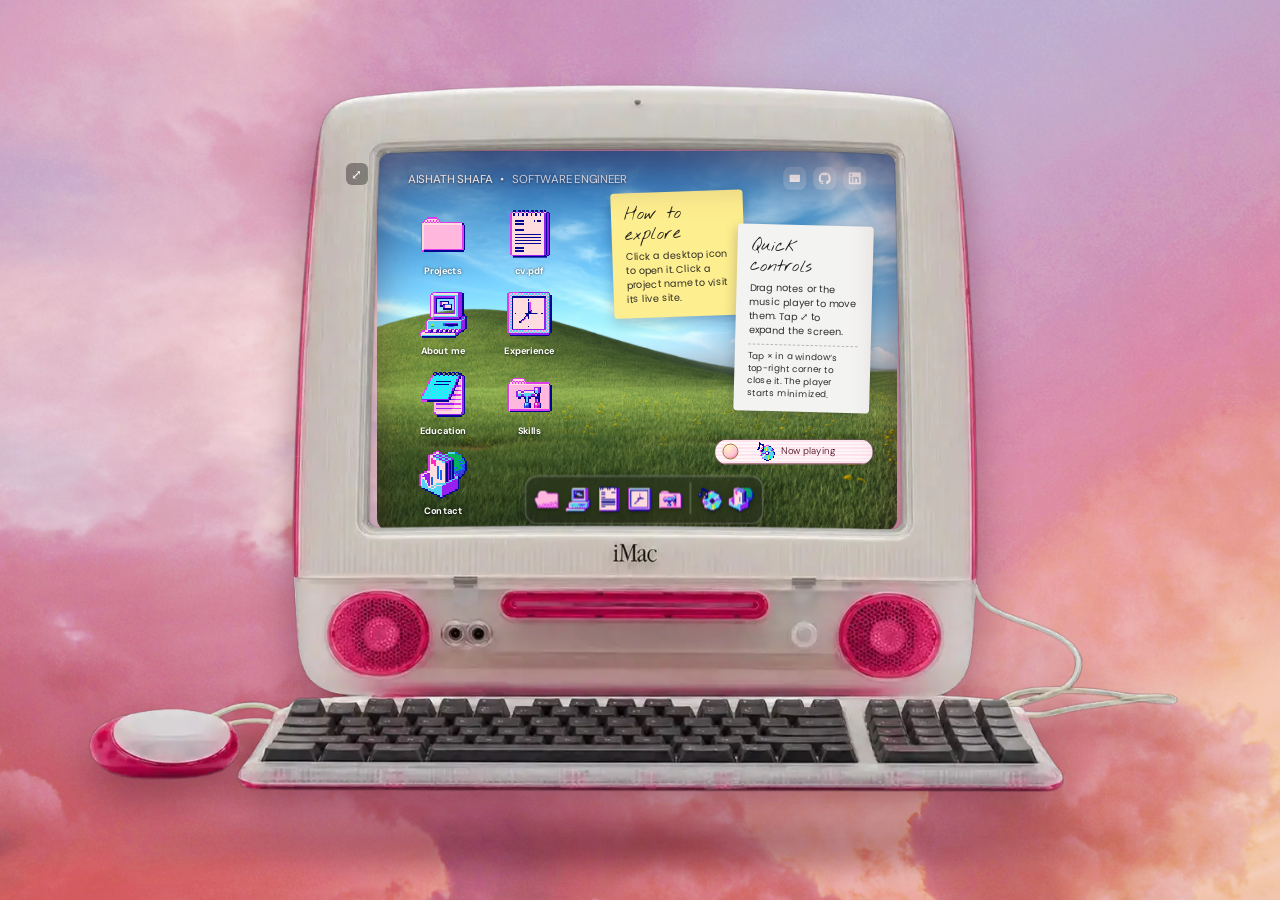
==== commit e0254365: "mobile view bug fixes" ====
--- a/index.html
+++ b/index.html
@@ -18,7 +18,7 @@
   <link rel="preconnect" href="https://fonts.gstatic.com" crossorigin>
   <link href="https://fonts.googleapis.com/css2?family=Nothing+You+Could+Do&family=Poppins:ital,wght@0,100;0,200;0,300;0,400;0,500;0,600;0,700;0,800;0,900;1,100;1,200;1,300;1,400;1,500;1,600;1,700;1,800;1,900&display=swap" rel="stylesheet">
 
-  <!-- Google Fonts: Abril Fatface (heading fallback) and DM Sans (body text) -->
+  <!-- Google Fonts: Abril (heading fallback) and DM Sans (body text) -->
   <link
     href="https://fonts.googleapis.com/css2?family=Abril+Fatface&family=DM+Sans:wght@400;500;700&family=VT323&display=swap"
     rel="stylesheet"
--- a/styles.css
+++ b/styles.css
@@ -66,8 +66,9 @@
       font-family: "DM Sans", system-ui, sans-serif;
       display: flex;
       flex-direction: column;
+      justify-content: center;
       align-items: center;
-      padding: 8px 4px 14px;
+      padding: 8px 4px;
     }
 
     
